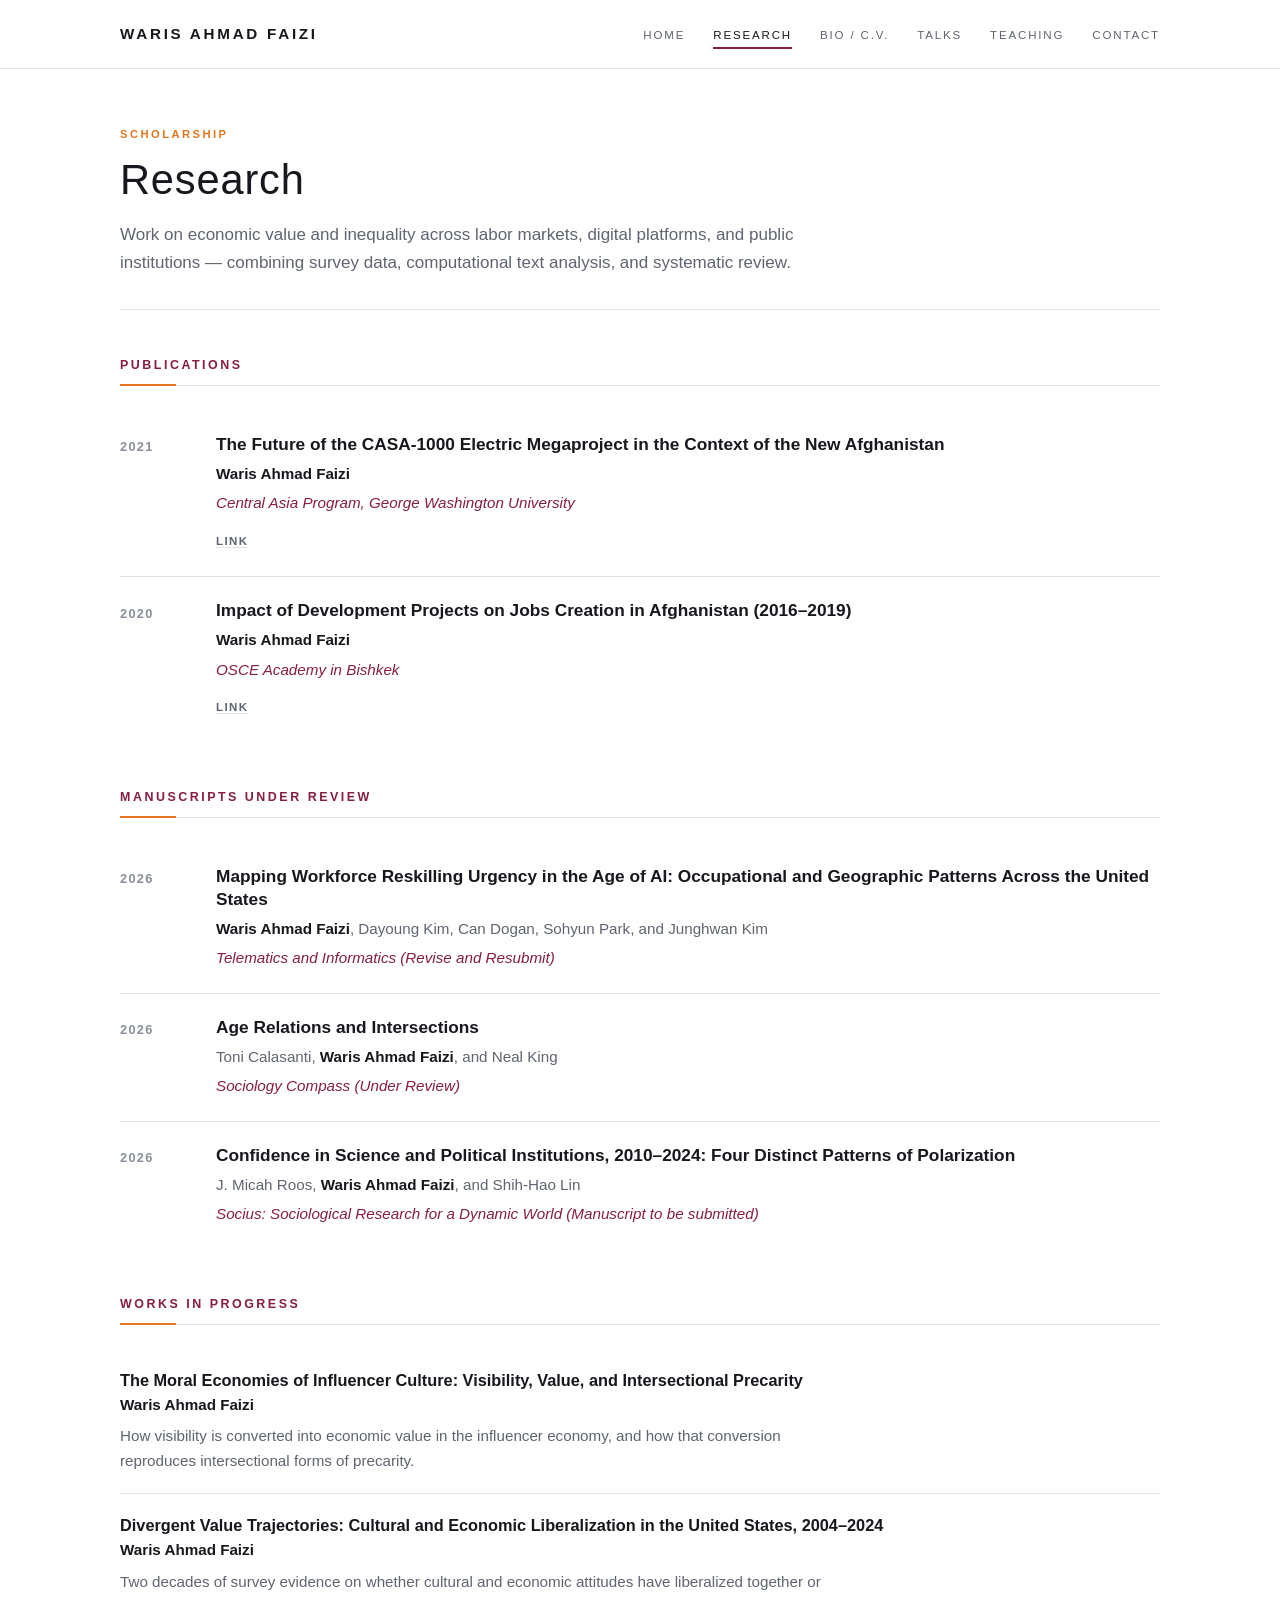
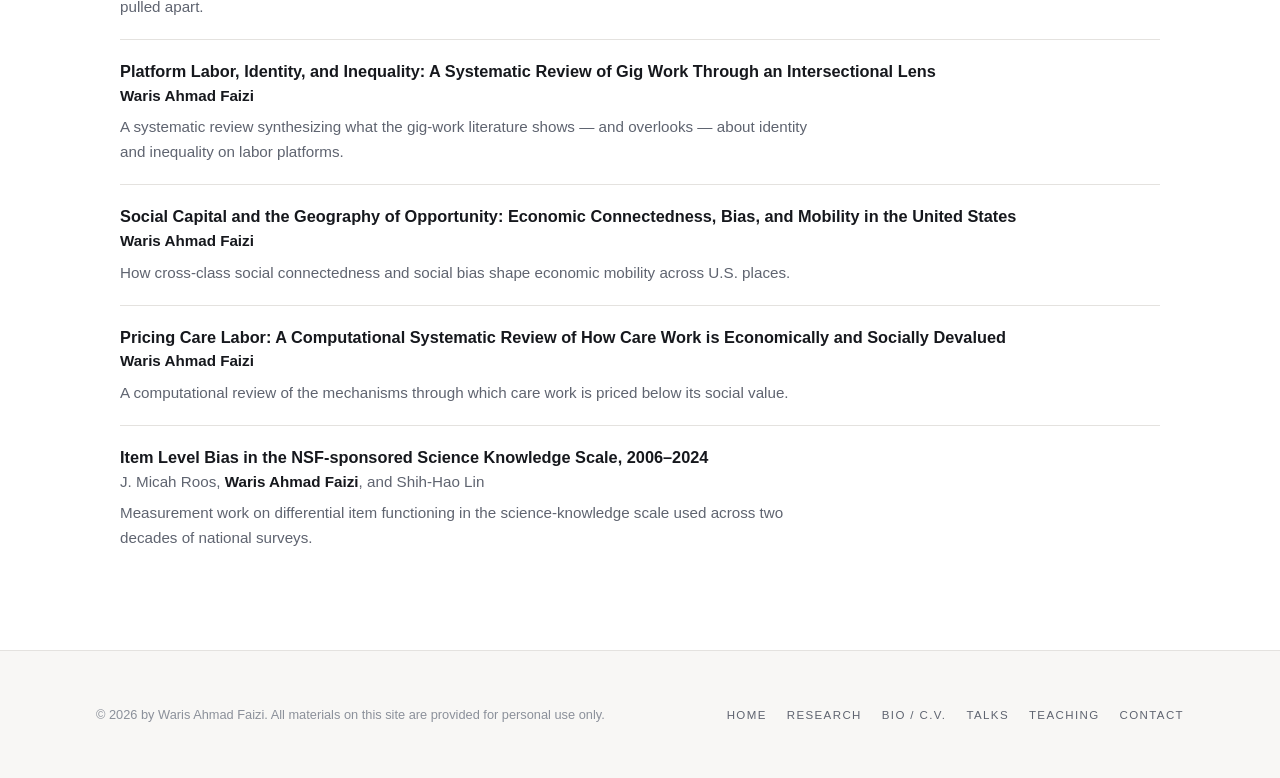
==== research.html @ d3d0ab00 "Rebuild site as a multi-page academic website Restyle the template after chrisbail.net with a Virgin" ====
<!DOCTYPE html>
<html lang="en">
<head>
  <meta charset="UTF-8" />
  <meta name="viewport" content="width=device-width, initial-scale=1.0" />
  <title>Research — Waris Ahmad Faizi</title>
  <meta name="description" content="Publications, manuscripts under review, and works in progress by Waris Ahmad Faizi." />
  <link rel="icon" href="./assets/images/favicon.svg" type="image/svg+xml" />
  <link rel="stylesheet" href="./css/styles.css" />
</head>
<body data-page="research">
  <a class="skip-link" href="#main">Skip to content</a>
  <header class="site-header"></header>

  <main id="main">
    <div class="page-head">
      <p class="eyebrow">Scholarship</p>
      <h1>Research</h1>
      <p class="lede">Work on economic value and inequality across labor markets, digital platforms, and public institutions — combining survey data, computational text analysis, and systematic review.</p>
    </div>

    <!-- Rendered from data/*.json — do not hardcode entries here. -->

    <section id="publications" class="section" hidden>
      <h2 class="section-title">Publications</h2>
      <div id="publications-container"></div>
    </section>

    <section id="working-papers" class="section" hidden>
      <h2 class="section-title">Manuscripts Under Review</h2>
      <div id="working-papers-container"></div>
    </section>

    <section id="projects" class="section" hidden>
      <h2 class="section-title">Works in Progress</h2>
      <div id="projects-container"></div>
    </section>
  </main>

  <footer class="site-footer"></footer>

  <script src="./js/utils.js"></script>
  <script src="./js/chrome.js"></script>
  <script src="./js/profile.js"></script>
  <script src="./js/publications.js"></script>
  <script src="./js/working_papers.js"></script>
  <script src="./js/ongoing_projects.js"></script>
</body>
</html>
---- css/styles.css ----
/* ==========================================================================
   Waris Ahmad Faizi — personal academic site
   Clean, minimal, multi-page academic layout in the spirit of chrisbail.net,
   with a Virginia Tech palette (Chicago Maroon + Burnt Orange).
   Content is rendered from data/*.json — see CLAUDE.md.
   ========================================================================== */

:root {
  /* Palette */
  --maroon: #861f41;
  --maroon-deep: #631630;
  --orange: #e5751f;
  --ink: #16181d;
  --muted: #5f6470;
  --faint: #8b909a;
  --rule: #e4e2df;
  --bg: #ffffff;
  --bg-soft: #f8f7f5;

  /* Type */
  --font-sans: "Helvetica Neue", -apple-system, BlinkMacSystemFont, "Segoe UI",
    Roboto, Arial, sans-serif;
  --font-serif: "Iowan Old Style", "Palatino Linotype", Palatino, Georgia,
    "Times New Roman", serif;

  /* Metrics */
  --page: 68rem;
  --prose: 44rem;
  --gutter: 1.5rem;
  --header-h: 4.25rem;
}

@media (prefers-color-scheme: dark) {
  :root {
    --maroon: #d4849f;
    --maroon-deep: #e6a5ba;
    --orange: #f0954a;
    --ink: #e9e7e4;
    --muted: #a5a8b0;
    --faint: #868a93;
    --rule: #2c2f36;
    --bg: #14161a;
    --bg-soft: #1b1e24;
  }
}

* {
  box-sizing: border-box;
}

html {
  scroll-behavior: smooth;
}

body {
  margin: 0;
  min-height: 100vh;
  display: flex;
  flex-direction: column;
  font-family: var(--font-sans);
  font-size: 1.0625rem;
  line-height: 1.65;
  color: var(--ink);
  background: var(--bg);
  -webkit-font-smoothing: antialiased;
  text-rendering: optimizeLegibility;
}

img {
  max-width: 100%;
  display: block;
}

a {
  color: var(--maroon);
  text-decoration: none;
  border-bottom: 1px solid transparent;
  transition: color 0.15s ease, border-color 0.15s ease;
}

a:hover {
  color: var(--maroon-deep);
  border-bottom-color: var(--orange);
}

h1,
h2,
h3 {
  font-weight: 600;
  line-height: 1.2;
  color: var(--ink);
}

::selection {
  background: rgba(229, 117, 31, 0.25);
}

.skip-link {
  position: absolute;
  left: -9999px;
  top: 0;
  background: var(--maroon);
  color: #fff;
  padding: 0.6rem 1rem;
  z-index: 100;
}

.skip-link:focus {
  left: 0;
}

/* --- Header / navigation -------------------------------------------------- */

.site-header {
  position: sticky;
  top: 0;
  z-index: 50;
  background: rgba(255, 255, 255, 0.94);
  backdrop-filter: saturate(180%) blur(8px);
  border-bottom: 1px solid var(--rule);
}

@media (prefers-color-scheme: dark) {
  .site-header {
    background: rgba(20, 22, 26, 0.94);
  }
}

.nav-inner {
  max-width: var(--page);
  margin: 0 auto;
  padding: 0 var(--gutter);
  min-height: var(--header-h);
  display: flex;
  align-items: center;
  justify-content: space-between;
  gap: 1rem;
}

.nav-brand {
  font-size: 0.95rem;
  font-weight: 600;
  letter-spacing: 0.18em;
  text-transform: uppercase;
  color: var(--ink);
  border-bottom: none;
}

.nav-brand:hover {
  color: var(--maroon);
  border-bottom: none;
}

.nav-links {
  list-style: none;
  display: flex;
  align-items: center;
  gap: 1.75rem;
  margin: 0;
  padding: 0;
}

.nav-links a {
  font-size: 0.72rem;
  font-weight: 500;
  letter-spacing: 0.16em;
  text-transform: uppercase;
  color: var(--muted);
  padding: 0.35rem 0;
  border-bottom: 2px solid transparent;
}

.nav-links a:hover {
  color: var(--maroon);
  border-bottom-color: var(--orange);
}

.nav-links a.is-current {
  color: var(--ink);
  border-bottom-color: var(--maroon);
}

.nav-toggle {
  display: none;
  background: none;
  border: 1px solid var(--rule);
  border-radius: 3px;
  color: var(--ink);
  padding: 0.3rem 0.55rem;
  font-size: 1rem;
  line-height: 1;
  cursor: pointer;
}

@media (max-width: 860px) {
  .nav-inner {
    flex-wrap: wrap;
    padding-top: 0.85rem;
    padding-bottom: 0.85rem;
  }

  .nav-toggle {
    display: block;
  }

  .nav-links {
    display: none;
    flex-basis: 100%;
    flex-direction: column;
    align-items: flex-start;
    gap: 0;
    padding: 0.5rem 0 0.25rem;
  }

  .site-header.nav-open .nav-links {
    display: flex;
  }

  .nav-links li {
    width: 100%;
    border-top: 1px solid var(--rule);
  }

  .nav-links a {
    display: block;
    width: 100%;
    padding: 0.75rem 0;
    border-bottom: none;
  }
}

/* --- Page shell ----------------------------------------------------------- */

main {
  flex: 1 0 auto;
  width: 100%;
  max-width: var(--page);
  margin: 0 auto;
  padding: 0 var(--gutter) 5rem;
}

.section {
  padding: 3rem 0 0;
  scroll-margin-top: calc(var(--header-h) + 1rem);
}

.section > h2,
.section-title {
  font-size: 0.78rem;
  font-weight: 700;
  letter-spacing: 0.2em;
  text-transform: uppercase;
  color: var(--maroon);
  margin: 0 0 1.5rem;
  padding-bottom: 0.75rem;
  border-bottom: 1px solid var(--rule);
  position: relative;
}

.section > h2::after,
.section-title::after {
  content: "";
  position: absolute;
  left: 0;
  bottom: -1px;
  width: 3.5rem;
  height: 2px;
  background: var(--orange);
}

.section-note {
  color: var(--muted);
  font-size: 0.95rem;
  margin: -0.75rem 0 1.75rem;
  max-width: var(--prose);
}

/* Interior page headers */
.page-head {
  padding: 3.5rem 0 0;
  border-bottom: 1px solid var(--rule);
  padding-bottom: 2rem;
}

.page-head .eyebrow {
  font-size: 0.7rem;
  font-weight: 600;
  letter-spacing: 0.22em;
  text-transform: uppercase;
  color: var(--orange);
  margin: 0 0 0.75rem;
}

.page-head h1 {
  font-size: clamp(1.9rem, 4vw, 2.6rem);
  font-weight: 300;
  letter-spacing: 0.02em;
  margin: 0;
}

.page-head .lede {
  max-width: var(--prose);
  color: var(--muted);
  margin: 1rem 0 0;
}

/* --- Hero (home) ---------------------------------------------------------- */

.hero {
  display: grid;
  grid-template-columns: minmax(0, 1.5fr) minmax(0, 0.85fr);
  gap: 3.5rem;
  align-items: center;
  padding: 4.5rem 0 3.5rem;
  border-bottom: 1px solid var(--rule);
}

.hero-name {
  font-size: clamp(1.6rem, 7vw, 3.9rem);
  font-weight: 300;
  letter-spacing: 0.12em;
  text-transform: uppercase;
  margin: 0 0 1.1rem;
  line-height: 1.08;
  overflow-wrap: break-word;
}

@media (max-width: 480px) {
  .hero-name {
    letter-spacing: 0.06em;
  }
}

.hero-role {
  font-size: 1.05rem;
  color: var(--ink);
  margin: 0;
}

.hero-affiliation {
  font-size: 1.05rem;
  color: var(--muted);
  margin: 0.15rem 0 0;
}

.hero-tagline {
  margin: 1.35rem 0 0;
  padding-top: 1.35rem;
  border-top: 1px solid var(--rule);
  font-size: 0.85rem;
  letter-spacing: 0.06em;
  color: var(--muted);
  text-transform: uppercase;
  max-width: 34rem;
}

.hero-photo-wrap {
  justify-self: center;
}

.hero-photo {
  width: min(300px, 68vw);
  aspect-ratio: 1 / 1;
  object-fit: cover;
  border-radius: 50%;
  border: 1px solid var(--rule);
  box-shadow: 0 18px 40px -22px rgba(0, 0, 0, 0.45);
}

@media (max-width: 860px) {
  .hero {
    grid-template-columns: 1fr;
    gap: 2rem;
    padding: 2.5rem 0 2.5rem;
    text-align: center;
  }

  .hero-photo-wrap {
    order: -1;
  }

  .hero-tagline {
    margin-inline: auto;
  }

  .social-row {
    justify-content: center;
  }
}

/* --- Social icon row ------------------------------------------------------ */

.social-row {
  display: flex;
  flex-wrap: wrap;
  gap: 0.6rem;
  margin: 1.5rem 0 0;
  padding: 0;
  list-style: none;
}

.social-row a {
  display: inline-flex;
  align-items: center;
  justify-content: center;
  width: 2.5rem;
  height: 2.5rem;
  border: 1px solid var(--rule);
  border-radius: 50%;
  color: var(--muted);
  background: var(--bg);
  transition: all 0.18s ease;
}

.social-row a:hover {
  color: #fff;
  background: var(--maroon);
  border-color: var(--maroon);
  transform: translateY(-2px);
}

.social-row svg {
  width: 1.1rem;
  height: 1.1rem;
  fill: currentColor;
}

.social-row .social-cv {
  width: auto;
  padding: 0 1rem;
  border-radius: 1.25rem;
  font-size: 0.72rem;
  font-weight: 600;
  letter-spacing: 0.14em;
  text-transform: uppercase;
  gap: 0.45rem;
}

/* --- Prose / bio ---------------------------------------------------------- */

.prose {
  max-width: var(--prose);
}

.prose p {
  margin: 0 0 1.15rem;
}

.bio-grid {
  display: grid;
  grid-template-columns: minmax(0, 1.7fr) minmax(0, 1fr);
  gap: 3.5rem;
  align-items: start;
}

@media (max-width: 860px) {
  .bio-grid {
    grid-template-columns: 1fr;
    gap: 2rem;
  }
}

.sidecard {
  background: var(--bg-soft);
  border: 1px solid var(--rule);
  border-top: 3px solid var(--maroon);
  padding: 1.5rem;
}

.sidecard h3 {
  font-size: 0.72rem;
  letter-spacing: 0.18em;
  text-transform: uppercase;
  color: var(--muted);
  margin: 0 0 1rem;
}

.sidecard ul {
  list-style: none;
  margin: 0;
  padding: 0;
}

.sidecard li {
  padding: 0.45rem 0;
  border-top: 1px solid var(--rule);
  font-size: 0.95rem;
}

.sidecard li:first-child {
  border-top: none;
}

/* --- Tag chips ------------------------------------------------------------ */

.tags {
  display: flex;
  flex-wrap: wrap;
  gap: 0.5rem;
  list-style: none;
  margin: 0;
  padding: 0;
}

.tags li {
  font-size: 0.82rem;
  letter-spacing: 0.04em;
  color: var(--muted);
  background: var(--bg-soft);
  border: 1px solid var(--rule);
  border-radius: 2rem;
  padding: 0.3rem 0.9rem;
}

/* --- Papers --------------------------------------------------------------- */

.paper {
  padding: 1.4rem 0;
  border-bottom: 1px solid var(--rule);
  display: grid;
  grid-template-columns: 4.5rem minmax(0, 1fr);
  gap: 1.5rem;
}

.paper:last-child {
  border-bottom: none;
}

.paper-year {
  font-size: 0.8rem;
  font-weight: 600;
  letter-spacing: 0.1em;
  color: var(--faint);
  padding-top: 0.2rem;
}

.paper-title {
  font-size: 1.08rem;
  font-weight: 600;
  margin: 0 0 0.3rem;
  line-height: 1.35;
}

.paper-title a {
  color: var(--ink);
}

.paper-title a:hover {
  color: var(--maroon);
}

.paper-authors {
  margin: 0;
  font-size: 0.95rem;
  color: var(--muted);
}

.paper-authors .self {
  color: var(--ink);
  font-weight: 600;
}

.paper-venue {
  margin: 0.25rem 0 0;
  font-size: 0.95rem;
  font-style: italic;
  color: var(--maroon);
}

.paper-links {
  display: flex;
  flex-wrap: wrap;
  gap: 1.1rem;
  margin: 0.65rem 0 0;
  padding: 0;
  list-style: none;
}

.paper-links a {
  font-size: 0.72rem;
  font-weight: 600;
  letter-spacing: 0.12em;
  text-transform: uppercase;
  color: var(--muted);
  border-bottom: 1px solid var(--rule);
}

.paper-links a:hover {
  color: var(--maroon);
  border-bottom-color: var(--orange);
}

@media (max-width: 640px) {
  .paper {
    grid-template-columns: 1fr;
    gap: 0.35rem;
  }
}

/* --- Generic items (talks, projects, teaching) ---------------------------- */

.item {
  padding: 1.25rem 0;
  border-bottom: 1px solid var(--rule);
  display: grid;
  grid-template-columns: 10rem minmax(0, 1fr);
  gap: 1.5rem;
}

.item:last-child {
  border-bottom: none;
}

.item-date {
  font-size: 0.8rem;
  letter-spacing: 0.06em;
  color: var(--faint);
  padding-top: 0.2rem;
}

.item-title {
  font-size: 1.02rem;
  font-weight: 600;
  margin: 0;
  line-height: 1.4;
}

.item-meta {
  margin: 0.2rem 0 0;
  font-size: 0.95rem;
  color: var(--muted);
}

.item-description {
  margin: 0.4rem 0 0;
  font-size: 0.95rem;
  color: var(--muted);
  max-width: var(--prose);
}

.item-code {
  display: inline-block;
  font-size: 0.72rem;
  font-weight: 700;
  letter-spacing: 0.1em;
  color: var(--orange);
  margin-right: 0.5rem;
}

.item.no-date {
  grid-template-columns: 1fr;
}

.group-heading {
  font-size: 0.72rem;
  font-weight: 600;
  letter-spacing: 0.18em;
  text-transform: uppercase;
  color: var(--muted);
  margin: 2.25rem 0 0.5rem;
}

.group-heading:first-child {
  margin-top: 0;
}

@media (max-width: 640px) {
  .item {
    grid-template-columns: 1fr;
    gap: 0.35rem;
  }
}

/* --- News ----------------------------------------------------------------- */

.news-year {
  display: grid;
  grid-template-columns: 6rem minmax(0, 1fr);
  gap: 1.5rem;
  padding: 1.5rem 0;
  border-bottom: 1px solid var(--rule);
}

.news-year:last-child {
  border-bottom: none;
}

.news-year h3 {
  font-size: 1.4rem;
  font-weight: 300;
  color: var(--faint);
  margin: 0;
  letter-spacing: 0.04em;
}

.news-list {
  list-style: none;
  margin: 0;
  padding: 0;
}

.news-list li {
  margin-bottom: 0.9rem;
  font-size: 0.98rem;
}

.news-list li:last-child {
  margin-bottom: 0;
}

.news-type {
  display: inline-block;
  min-width: 4.5rem;
  font-size: 0.65rem;
  font-weight: 700;
  text-transform: uppercase;
  letter-spacing: 0.12em;
  color: var(--maroon);
  margin-right: 0.6rem;
  vertical-align: 1px;
}

@media (max-width: 640px) {
  .news-year {
    grid-template-columns: 1fr;
    gap: 0.5rem;
  }

  .news-type {
    display: block;
    min-width: 0;
    margin-bottom: 0.15rem;
  }
}

/* --- CV ------------------------------------------------------------------- */

.cv-section {
  padding: 2.75rem 0 0;
}

.cv-section .section-title {
  margin-bottom: 1.25rem;
}

.cv-entry {
  display: grid;
  grid-template-columns: 10rem minmax(0, 1fr);
  gap: 1.5rem;
  padding: 1rem 0;
  border-bottom: 1px solid var(--rule);
}

.cv-entry:last-child {
  border-bottom: none;
}

.cv-period {
  font-size: 0.82rem;
  letter-spacing: 0.06em;
  color: var(--faint);
  padding-top: 0.15rem;
}

.cv-title {
  font-size: 1rem;
  font-weight: 600;
  margin: 0;
}

.cv-org {
  margin: 0.1rem 0 0;
  font-size: 0.95rem;
  color: var(--muted);
}

.cv-bullets {
  margin: 0.5rem 0 0;
  padding-left: 1.1rem;
  font-size: 0.92rem;
  color: var(--muted);
}

.cv-bullets li {
  margin-bottom: 0.15rem;
}

.cv-download {
  display: inline-flex;
  align-items: center;
  gap: 0.5rem;
  margin-top: 1.5rem;
  padding: 0.6rem 1.4rem;
  background: var(--maroon);
  color: #fff;
  font-size: 0.72rem;
  font-weight: 600;
  letter-spacing: 0.16em;
  text-transform: uppercase;
  border: 1px solid var(--maroon);
  border-radius: 2rem;
}

.cv-download:hover {
  background: var(--maroon-deep);
  border-color: var(--maroon-deep);
  color: #fff;
}

@media (prefers-color-scheme: dark) {
  .cv-download,
  .cv-download:hover {
    color: #16181d;
  }
}

@media (max-width: 640px) {
  .cv-entry {
    grid-template-columns: 1fr;
    gap: 0.25rem;
  }
}

/* --- Contact -------------------------------------------------------------- */

.contact-grid {
  display: grid;
  grid-template-columns: repeat(auto-fit, minmax(15rem, 1fr));
  gap: 2.5rem;
  padding-top: 2.5rem;
}

.contact-block h3 {
  font-size: 0.72rem;
  letter-spacing: 0.18em;
  text-transform: uppercase;
  color: var(--maroon);
  margin: 0 0 0.75rem;
}

.contact-block p {
  margin: 0;
  color: var(--muted);
}

/* --- Footer --------------------------------------------------------------- */

.site-footer {
  border-top: 1px solid var(--rule);
  background: var(--bg-soft);
  padding: 2.5rem var(--gutter);
}

.footer-inner {
  max-width: var(--page);
  margin: 0 auto;
  display: flex;
  flex-wrap: wrap;
  align-items: center;
  justify-content: space-between;
  gap: 1rem;
  font-size: 0.8rem;
  color: var(--faint);
}

.footer-links {
  display: flex;
  flex-wrap: wrap;
  gap: 1.25rem;
  list-style: none;
  margin: 0;
  padding: 0;
}

.footer-links a {
  color: var(--muted);
  font-size: 0.72rem;
  letter-spacing: 0.12em;
  text-transform: uppercase;
}
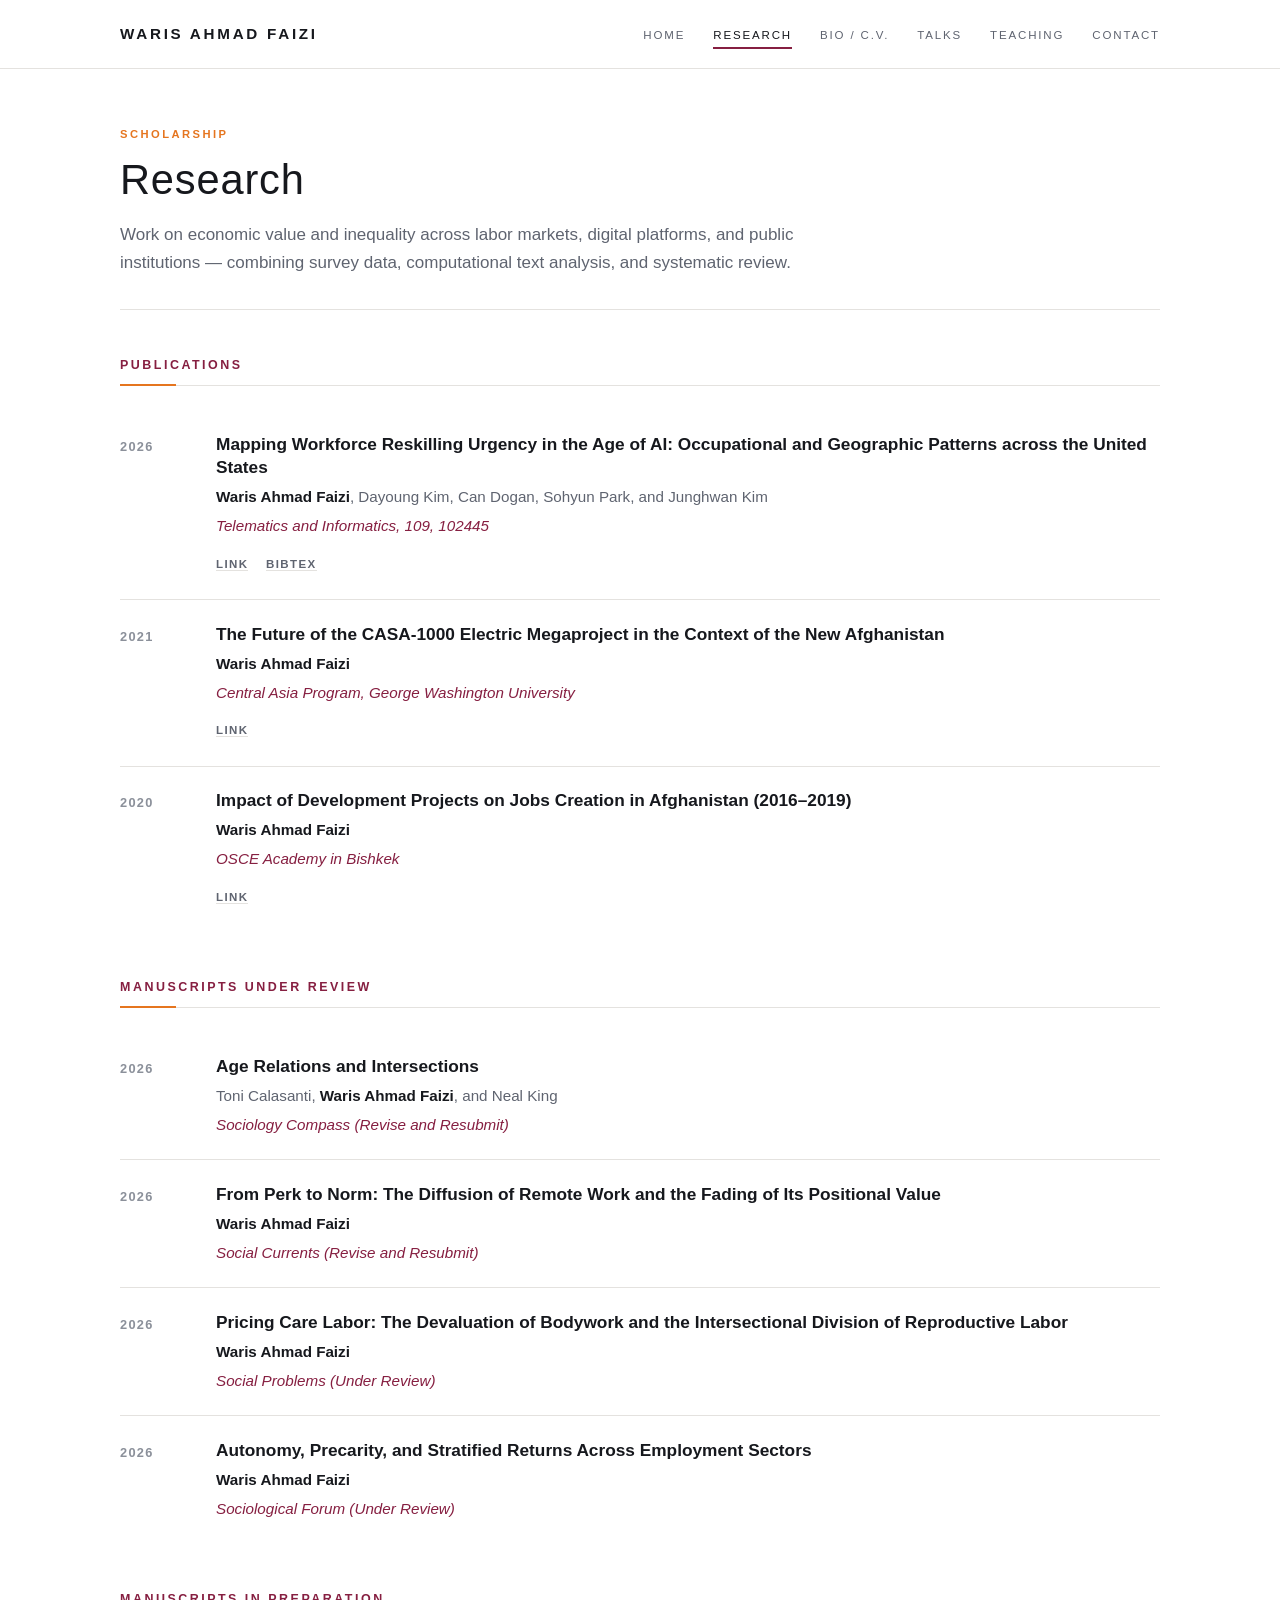
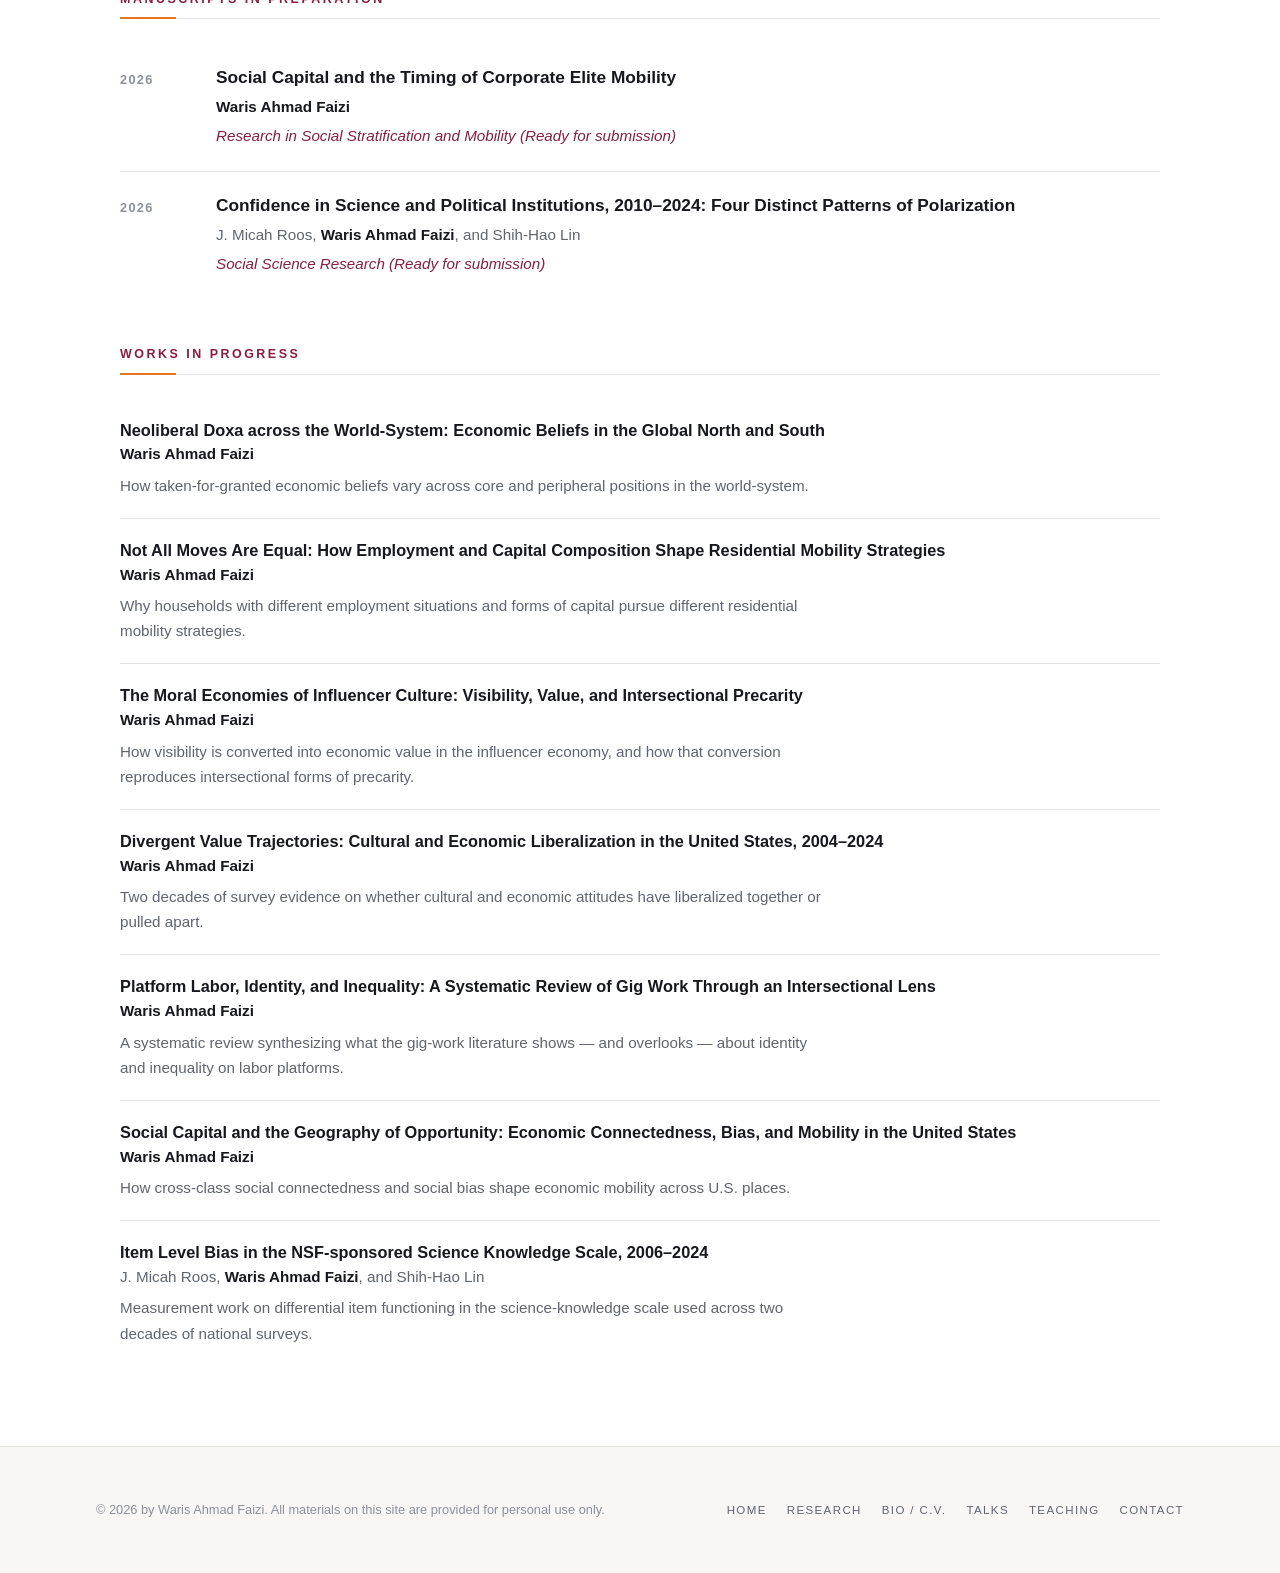
==== commit f16934f5: "Add two works in progress and a manuscripts-in-preparation section - New works in progress: "Neolibe" ====
--- a/research.html
+++ b/research.html
@@ -31,6 +31,11 @@
       <div id="working-papers-container"></div>
     </section>
 
+    <section id="in-preparation" class="section" hidden>
+      <h2 class="section-title">Manuscripts in Preparation</h2>
+      <div id="in-preparation-container"></div>
+    </section>
+
     <section id="projects" class="section" hidden>
       <h2 class="section-title">Works in Progress</h2>
       <div id="projects-container"></div>
@@ -44,6 +49,7 @@
   <script src="./js/profile.js"></script>
   <script src="./js/publications.js"></script>
   <script src="./js/working_papers.js"></script>
+  <script src="./js/in_preparation.js"></script>
   <script src="./js/ongoing_projects.js"></script>
 </body>
 </html>
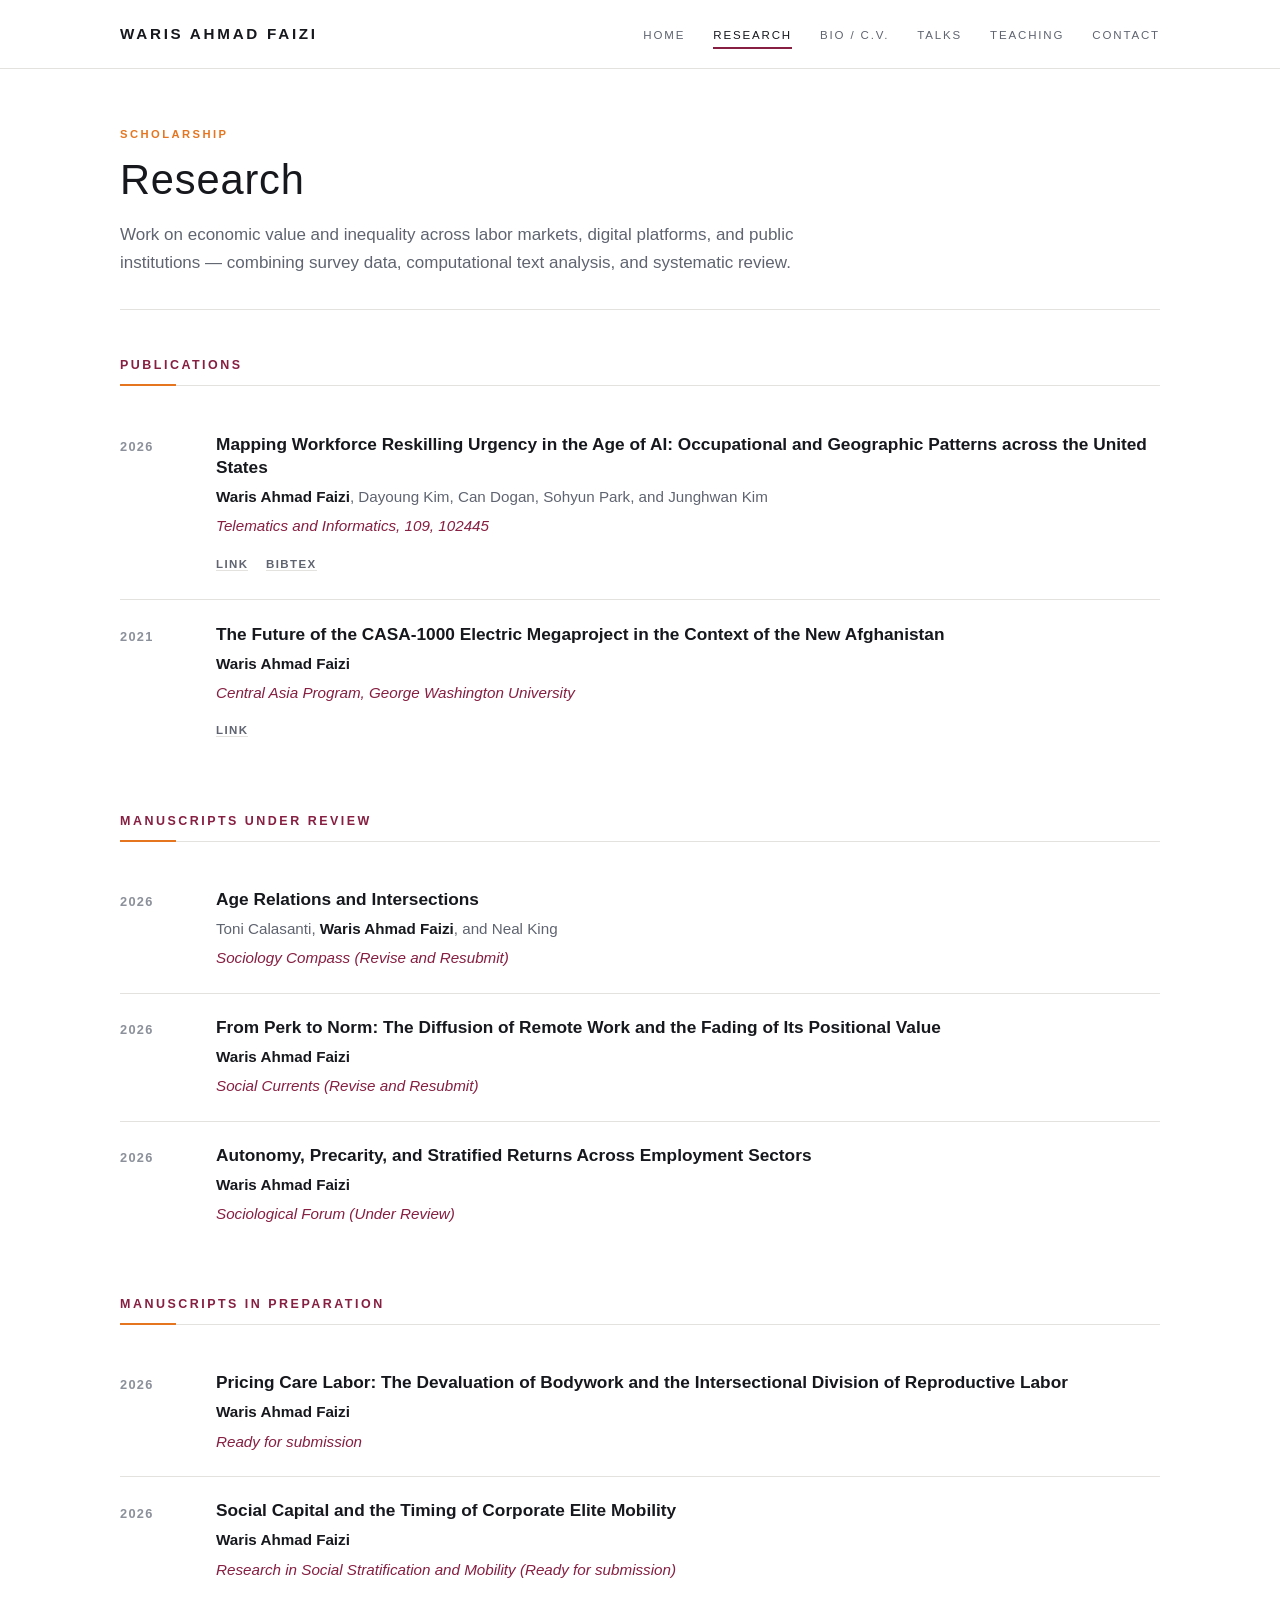
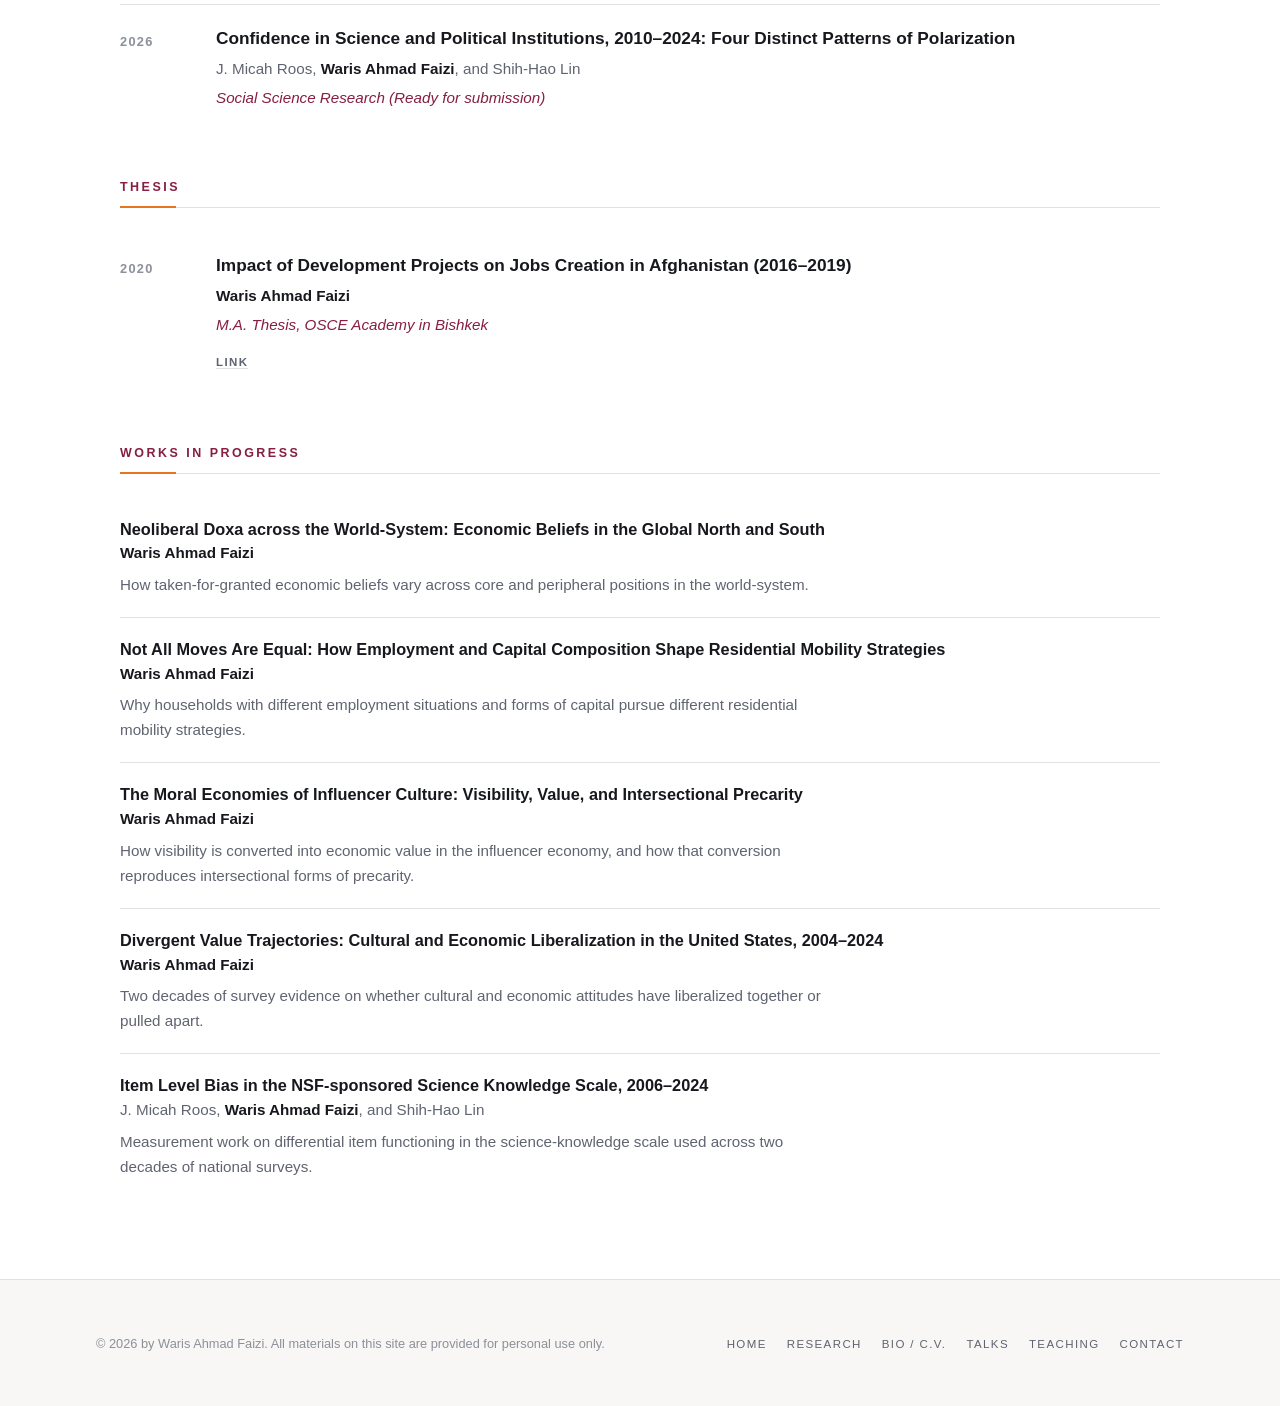
==== commit c9bc9c32: "Restructure the C.V. and mirror the changes on the site - Header gains a Scholar / LinkedIn / GitHub" ====
--- a/research.html
+++ b/research.html
@@ -36,6 +36,11 @@
       <div id="in-preparation-container"></div>
     </section>
 
+    <section id="thesis" class="section" hidden>
+      <h2 class="section-title">Thesis</h2>
+      <div id="thesis-container"></div>
+    </section>
+
     <section id="projects" class="section" hidden>
       <h2 class="section-title">Works in Progress</h2>
       <div id="projects-container"></div>
@@ -50,6 +55,7 @@
   <script src="./js/publications.js"></script>
   <script src="./js/working_papers.js"></script>
   <script src="./js/in_preparation.js"></script>
+  <script src="./js/thesis.js"></script>
   <script src="./js/ongoing_projects.js"></script>
 </body>
 </html>
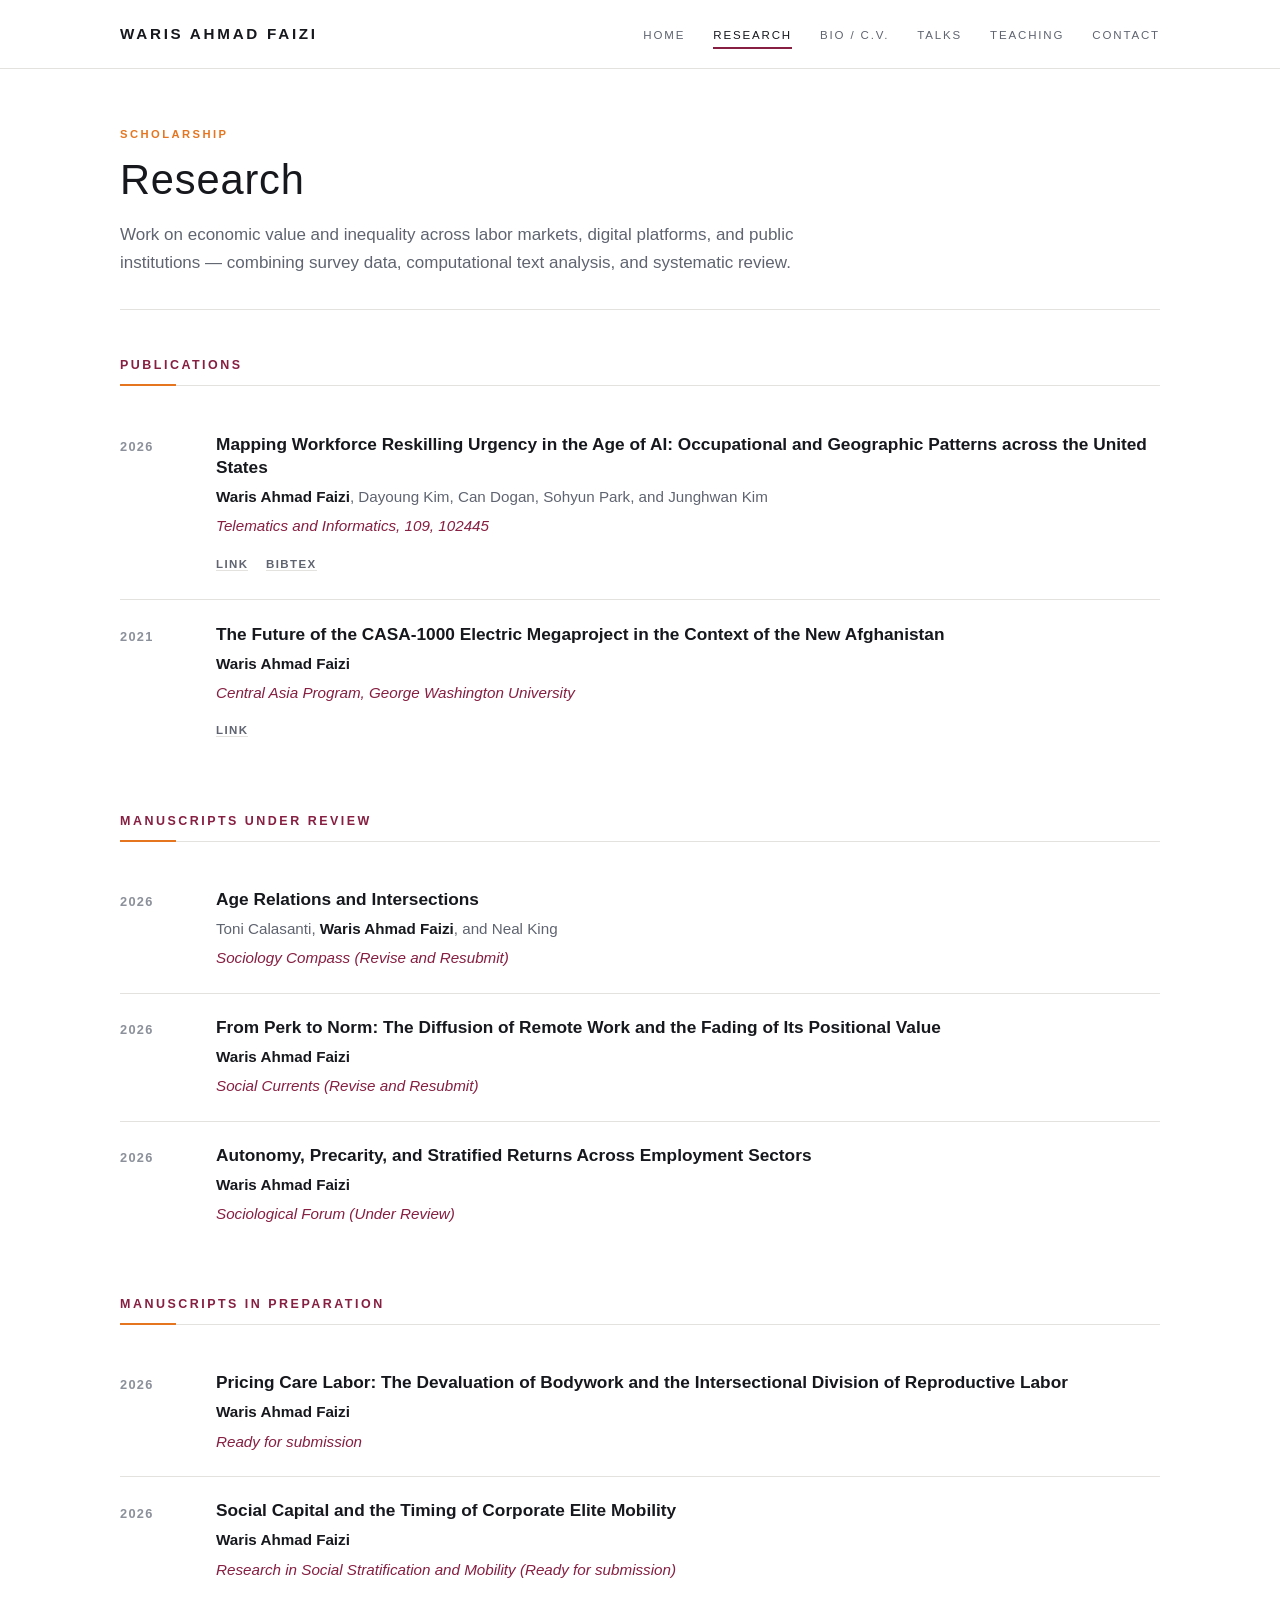
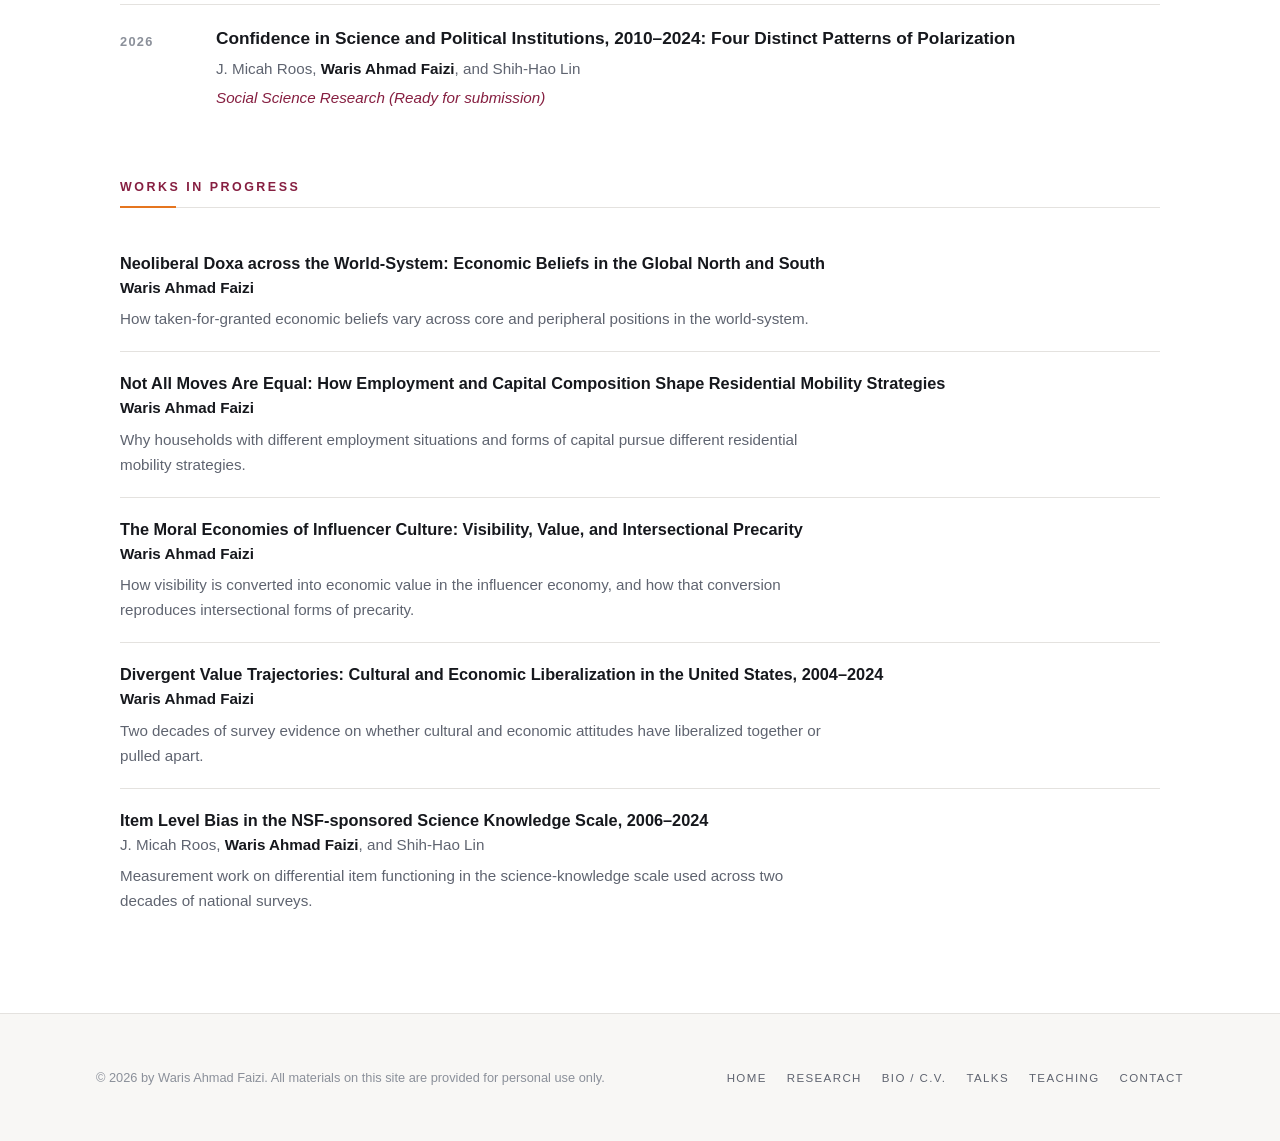
==== commit babd6772: "Add IFC and OSCE consulting roles; tidy awards and references - Applied Research and Consulting gain" ====
--- a/research.html
+++ b/research.html
@@ -36,11 +36,6 @@
       <div id="in-preparation-container"></div>
     </section>
 
-    <section id="thesis" class="section" hidden>
-      <h2 class="section-title">Thesis</h2>
-      <div id="thesis-container"></div>
-    </section>
-
     <section id="projects" class="section" hidden>
       <h2 class="section-title">Works in Progress</h2>
       <div id="projects-container"></div>
@@ -55,7 +50,6 @@
   <script src="./js/publications.js"></script>
   <script src="./js/working_papers.js"></script>
   <script src="./js/in_preparation.js"></script>
-  <script src="./js/thesis.js"></script>
   <script src="./js/ongoing_projects.js"></script>
 </body>
 </html>
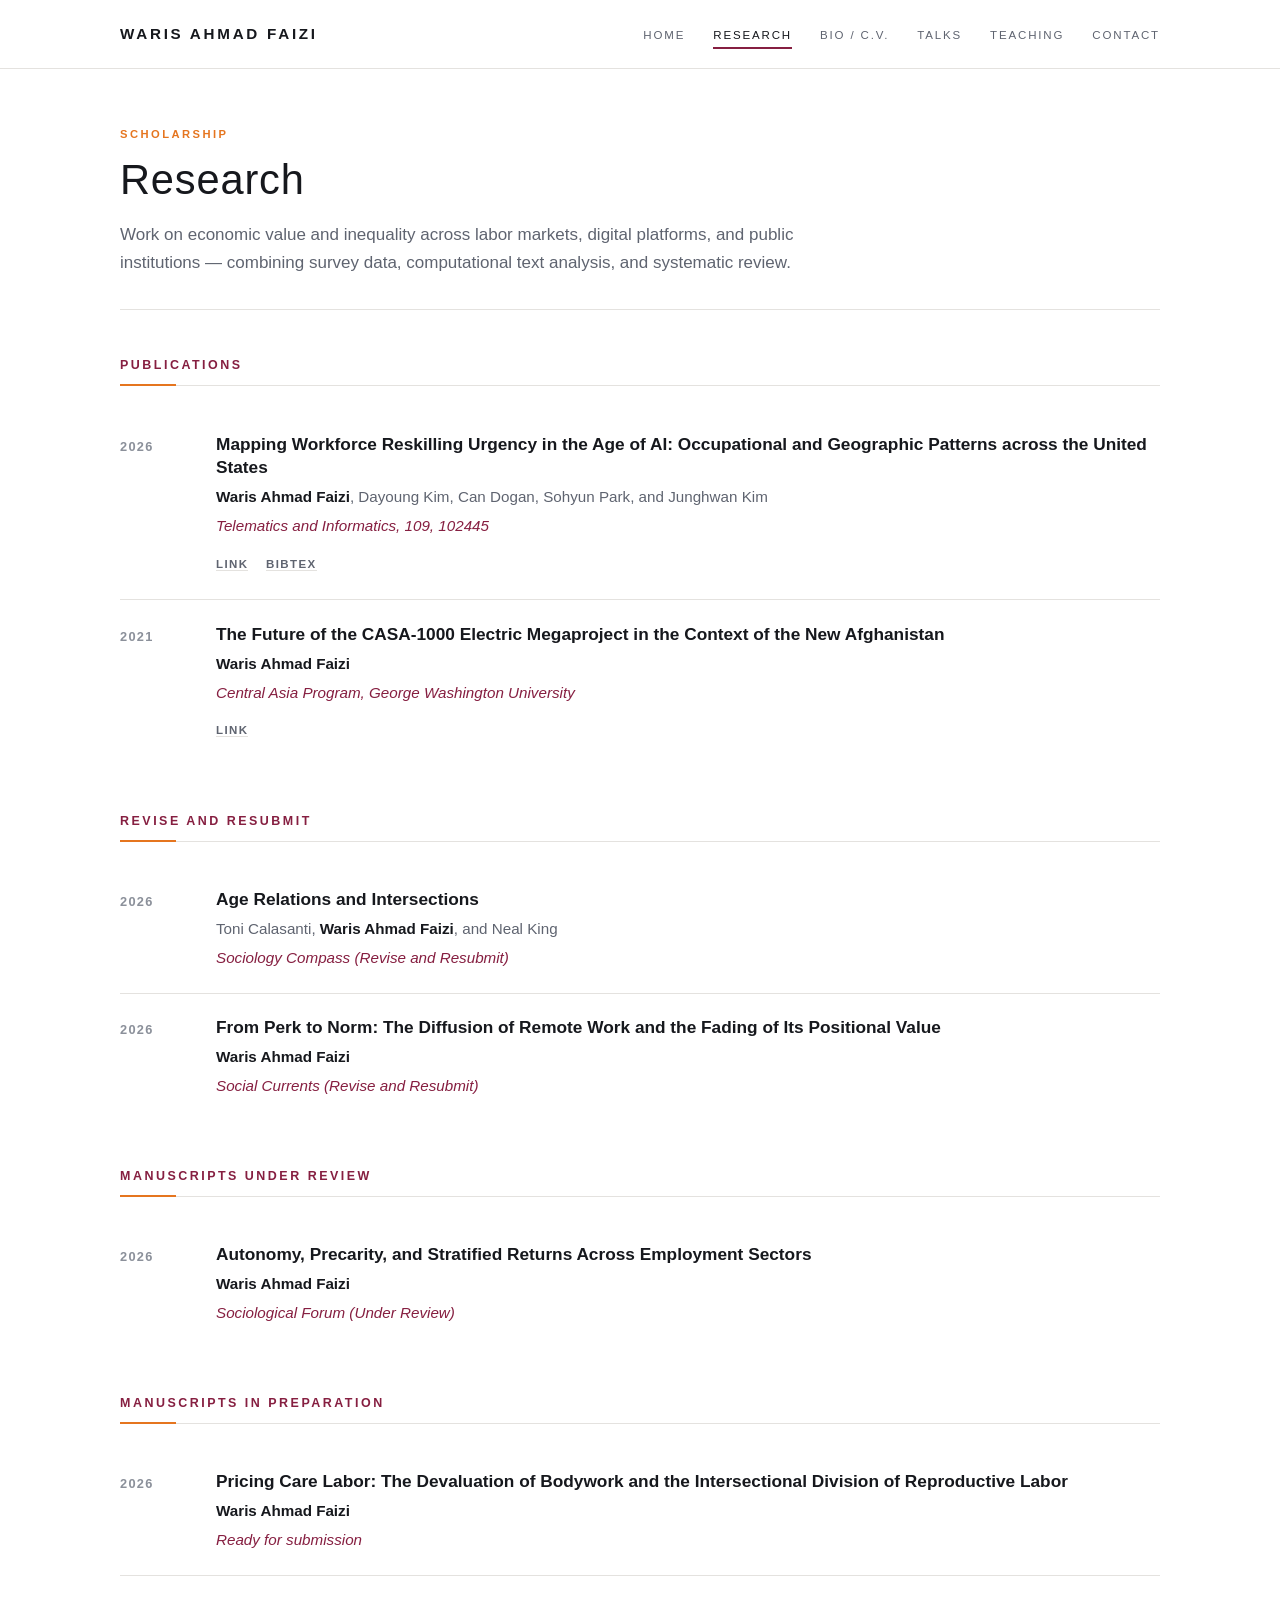
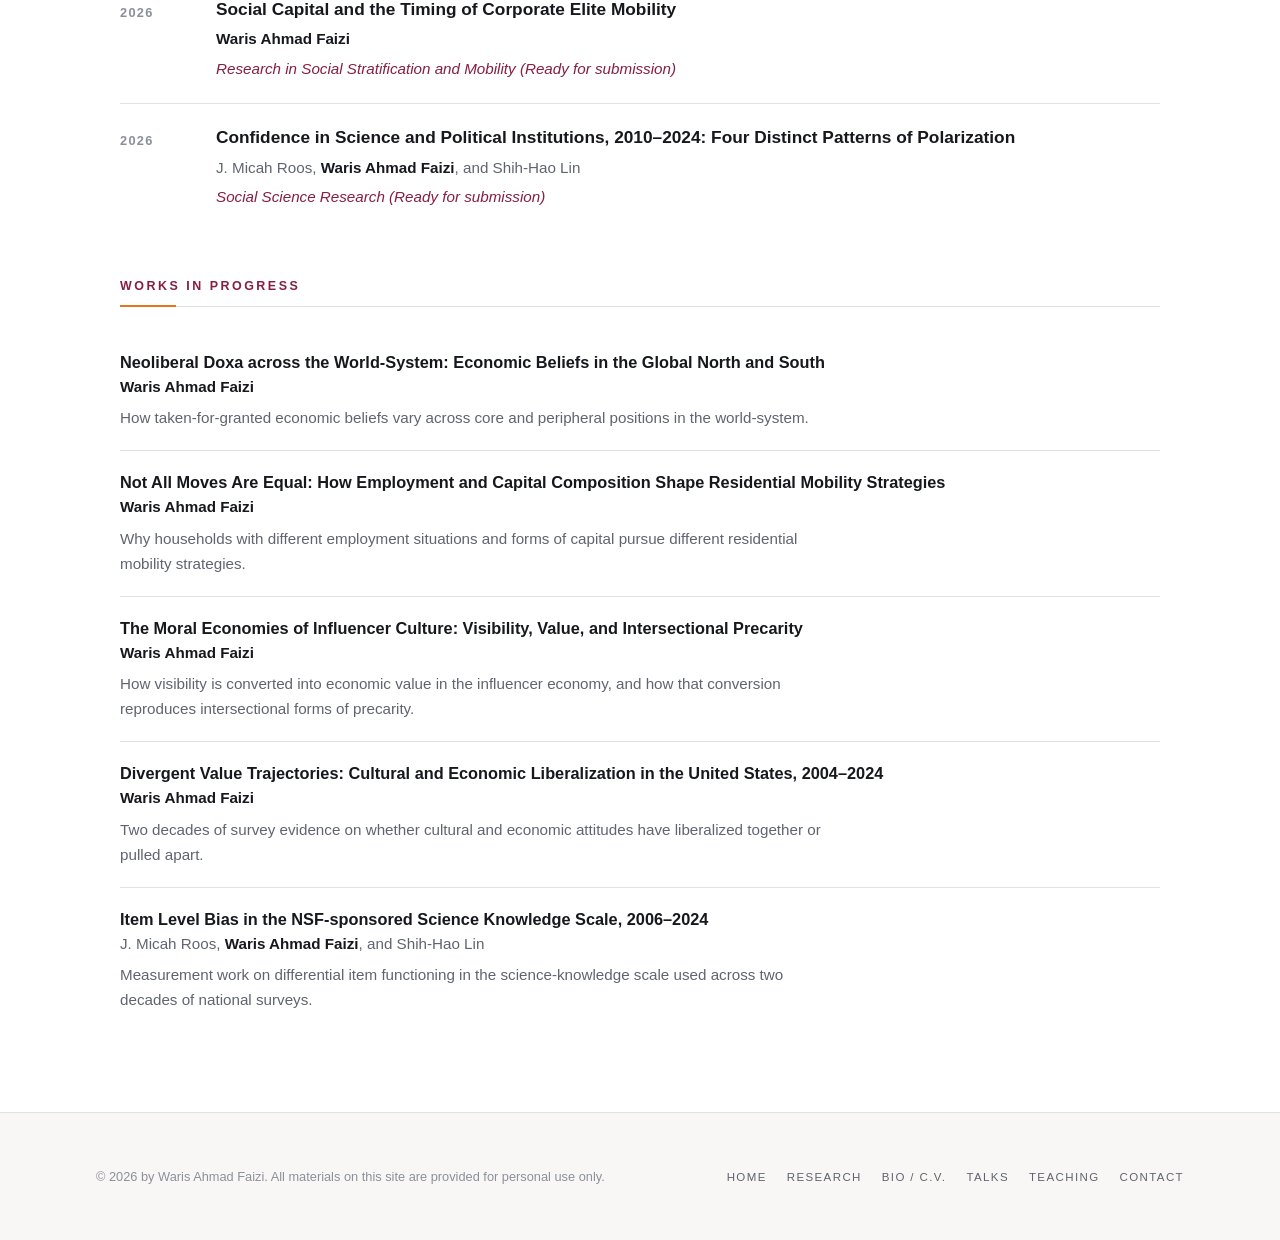
==== commit c4d02978: "Break revise-and-resubmit manuscripts into their own section R&Rs read as more advanced than fresh s" ====
--- a/research.html
+++ b/research.html
@@ -26,6 +26,11 @@
       <div id="publications-container"></div>
     </section>
 
+    <section id="revise-resubmit" class="section" hidden>
+      <h2 class="section-title">Revise and Resubmit</h2>
+      <div id="revise-resubmit-container"></div>
+    </section>
+
     <section id="working-papers" class="section" hidden>
       <h2 class="section-title">Manuscripts Under Review</h2>
       <div id="working-papers-container"></div>
@@ -48,6 +53,7 @@
   <script src="./js/chrome.js"></script>
   <script src="./js/profile.js"></script>
   <script src="./js/publications.js"></script>
+  <script src="./js/revise_resubmit.js"></script>
   <script src="./js/working_papers.js"></script>
   <script src="./js/in_preparation.js"></script>
   <script src="./js/ongoing_projects.js"></script>
